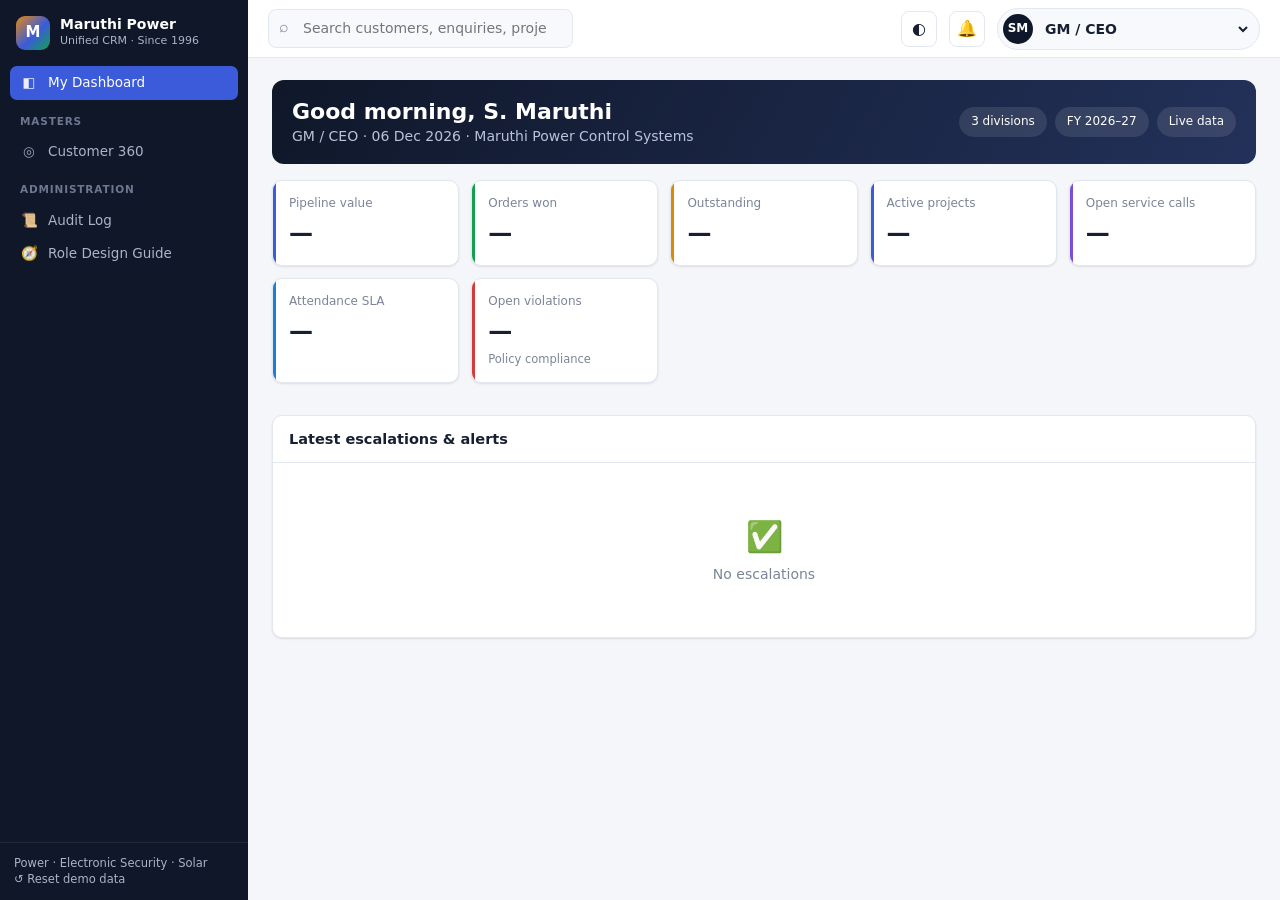
==== index.html @ d59ba2aa "Add CRM foundation: core runtime, design system, executive cockpit Shared store, roles, router, UI k" ====
<!doctype html>
<html lang="en">
<head>
  <meta charset="utf-8">
  <meta name="viewport" content="width=device-width, initial-scale=1">
  <title>MPCS Unified CRM</title>
  <meta name="description" content="Maruthi Power Control Systems — multi-role CRM for Sales, Electronic Security, Solar and Service divisions.">
  <link rel="stylesheet" href="assets/css/app.css">
</head>
<body>
  <noscript>This CRM needs JavaScript enabled.</noscript>
  <script src="assets/js/core.js"></script>
  <script src="assets/js/modules/sales.js"></script>
  <script src="assets/js/modules/projects.js"></script>
  <script src="assets/js/modules/service.js"></script>
  <script src="assets/js/modules/executive.js"></script>
</body>
</html>
---- assets/css/app.css ----
/* Maruthi Power Control Systems — Unified CRM design system */
:root {
  --bg: #f4f6fa;
  --surface: #ffffff;
  --surface-2: #f8f9fc;
  --surface-3: #eef1f6;
  --border: #e3e7ef;
  --border-strong: #cfd5e1;
  --text: #172033;
  --text-2: #4a5468;
  --text-3: #7b8498;
  --brand: #3b5bdb;
  --brand-2: #2f4ac0;
  --brand-soft: #e8edff;
  --side-bg: #0f1729;
  --side-bg-2: #172238;
  --side-text: #aab4c8;
  --side-active: #ffffff;

  --ok: #12a150;      --ok-soft: #e3f6ea;
  --warn: #d98a06;    --warn-soft: #fdf2dc;
  --bad: #d63b3b;     --bad-soft: #fde7e7;
  --info: #1a7fd6;    --info-soft: #e2f0fc;
  --muted: #6b7489;   --muted-soft: #eef0f4;
  --violet: #7c4ddb;  --violet-soft: #efe8fd;

  /* Divisions */
  --div-power: #e8890c;
  --div-security: #3b5bdb;
  --div-solar: #12a150;

  --chart-1: #3b5bdb; --chart-2: #12a150; --chart-3: #e8890c;
  --chart-4: #7c4ddb; --chart-5: #d63b3b; --chart-6: #1aa3b8;

  --radius: 10px;
  --radius-sm: 6px;
  --shadow: 0 1px 2px rgba(16,24,40,.05), 0 1px 3px rgba(16,24,40,.06);
  --shadow-lg: 0 12px 32px rgba(16,24,40,.18);
  --font: "Inter", system-ui, -apple-system, "Segoe UI", Roboto, sans-serif;
  --mono: ui-monospace, "SF Mono", Menlo, Consolas, monospace;
  color-scheme: light;
}
@media (prefers-color-scheme: dark) {
  :root:not([data-theme="light"]) {
    --bg: #0d1220; --surface: #151c2e; --surface-2: #1a2236; --surface-3: #212b42;
    --border: #273250; --border-strong: #34426a; --text: #e6eaf3; --text-2: #b4bdd0; --text-3: #8590a8;
    --brand: #6b8afd; --brand-2: #8aa3ff; --brand-soft: #1e2a4d;
    --side-bg: #090d18; --side-bg-2: #121a2c;
    --ok-soft: #10301f; --warn-soft: #36290c; --bad-soft: #3a1717; --info-soft: #0f2a40; --muted-soft: #222a3c; --violet-soft: #2a1f47;
    --shadow: 0 1px 2px rgba(0,0,0,.4); color-scheme: dark;
  }
}
:root[data-theme="dark"] {
  --bg: #0d1220; --surface: #151c2e; --surface-2: #1a2236; --surface-3: #212b42;
  --border: #273250; --border-strong: #34426a; --text: #e6eaf3; --text-2: #b4bdd0; --text-3: #8590a8;
  --brand: #6b8afd; --brand-2: #8aa3ff; --brand-soft: #1e2a4d;
  --side-bg: #090d18; --side-bg-2: #121a2c;
  --ok-soft: #10301f; --warn-soft: #36290c; --bad-soft: #3a1717; --info-soft: #0f2a40; --muted-soft: #222a3c; --violet-soft: #2a1f47;
  --shadow: 0 1px 2px rgba(0,0,0,.4); color-scheme: dark;
}

* { box-sizing: border-box; }
html, body { margin: 0; height: 100%; }
body { font: 14px/1.45 var(--font); background: var(--bg); color: var(--text); -webkit-font-smoothing: antialiased; }
a { color: var(--brand); text-decoration: none; }
button, input, select, textarea { font: inherit; color: inherit; }
h1, h2, h3, h4 { margin: 0; line-height: 1.25; }
h1 { font-size: 22px; font-weight: 700; }
h2 { font-size: 17px; font-weight: 650; }
h3 { font-size: 14.5px; font-weight: 650; }
.mono { font-family: var(--mono); font-size: 12.5px; }
.muted { color: var(--text-3); }
.small { font-size: 12px; }
.nowrap { white-space: nowrap; }
.right { text-align: right; }
.hidden { display: none !important; }

/* ---------- App shell ---------- */
.app { display: grid; grid-template-columns: 248px 1fr; height: 100vh; }
.sidebar { background: var(--side-bg); color: var(--side-text); display: flex; flex-direction: column; overflow: hidden; }
.brand { display: flex; gap: 10px; align-items: center; padding: 16px 16px 12px; color: #fff; }
.brand-logo { width: 34px; height: 34px; border-radius: 9px; background: linear-gradient(135deg, var(--div-power), var(--div-security) 55%, var(--div-solar)); display: grid; place-items: center; font-weight: 800; font-size: 15px; color: #fff; }
.brand-name { font-weight: 700; font-size: 14px; line-height: 1.1; }
.brand-sub { font-size: 11px; color: var(--side-text); }
.nav { overflow-y: auto; padding: 4px 10px 16px; flex: 1; }
.nav-section { font-size: 10.5px; letter-spacing: .08em; text-transform: uppercase; color: #6c7790; padding: 14px 10px 6px; font-weight: 600; }
.nav a { display: flex; align-items: center; gap: 10px; padding: 7px 10px; border-radius: 7px; color: var(--side-text); font-size: 13.5px; }
.nav a:hover { background: var(--side-bg-2); color: #fff; }
.nav a.active { background: var(--brand); color: var(--side-active); }
.nav a .ico { width: 18px; text-align: center; opacity: .9; }
.nav a .count { margin-left: auto; font-size: 11px; background: rgba(255,255,255,.12); padding: 0 7px; border-radius: 10px; }
.side-foot { padding: 12px 14px; border-top: 1px solid rgba(255,255,255,.07); font-size: 11.5px; }

.main { display: flex; flex-direction: column; min-width: 0; overflow: hidden; }
.topbar { height: 58px; display: flex; align-items: center; gap: 12px; padding: 0 20px; background: var(--surface); border-bottom: 1px solid var(--border); flex-shrink: 0; }
.topbar .menu-btn { display: none; }
.search { flex: 1; max-width: 420px; position: relative; }
.search input { width: 100%; padding: 8px 12px 8px 34px; border: 1px solid var(--border); border-radius: 8px; background: var(--surface-2); }
.search::before { content: "⌕"; position: absolute; left: 11px; top: 6px; color: var(--text-3); font-size: 16px; }
.search-results { position: absolute; top: 40px; left: 0; right: 0; background: var(--surface); border: 1px solid var(--border); border-radius: 10px; box-shadow: var(--shadow-lg); z-index: 50; max-height: 380px; overflow: auto; }
.search-results a { display: block; padding: 8px 12px; color: var(--text); border-bottom: 1px solid var(--border); }
.search-results a:hover { background: var(--surface-2); }
.top-spacer { flex: 1; }
.role-switch { display: flex; align-items: center; gap: 8px; padding: 5px 8px 5px 5px; border: 1px solid var(--border); border-radius: 30px; background: var(--surface-2); cursor: pointer; }
.role-switch select { border: 0; background: transparent; font-weight: 600; max-width: 210px; cursor: pointer; }
.avatar { width: 30px; height: 30px; border-radius: 50%; display: grid; place-items: center; font-weight: 700; font-size: 12px; color: #fff; background: var(--brand); flex-shrink: 0; }
.icon-btn { position: relative; width: 36px; height: 36px; border-radius: 8px; border: 1px solid var(--border); background: var(--surface); display: grid; place-items: center; cursor: pointer; font-size: 16px; }
.icon-btn:hover { background: var(--surface-2); }
.icon-btn .dot { position: absolute; top: -4px; right: -4px; min-width: 17px; height: 17px; border-radius: 9px; background: var(--bad); color: #fff; font-size: 10px; display: grid; place-items: center; padding: 0 4px; font-weight: 700; }

.content { flex: 1; overflow-y: auto; padding: 22px 24px 48px; }
.page-head { display: flex; align-items: flex-end; justify-content: space-between; gap: 16px; margin-bottom: 18px; flex-wrap: wrap; }
.page-head .sub { color: var(--text-3); margin-top: 4px; }
.page-actions { display: flex; gap: 8px; flex-wrap: wrap; }
.crumbs { font-size: 12px; color: var(--text-3); margin-bottom: 4px; }

/* ---------- Building blocks ---------- */
.card { background: var(--surface); border: 1px solid var(--border); border-radius: var(--radius); box-shadow: var(--shadow); }
.card-head { display: flex; align-items: center; justify-content: space-between; gap: 10px; padding: 14px 16px; border-bottom: 1px solid var(--border); }
.card-body { padding: 16px; }
.card-body.flush { padding: 0; }
.grid { display: grid; gap: 16px; }
.g2 { grid-template-columns: repeat(2, minmax(0,1fr)); }
.g3 { grid-template-columns: repeat(3, minmax(0,1fr)); }
.g4 { grid-template-columns: repeat(4, minmax(0,1fr)); }
.span2 { grid-column: span 2; }
.stack { display: flex; flex-direction: column; gap: 16px; }
.row { display: flex; gap: 8px; align-items: center; flex-wrap: wrap; }
.mt { margin-top: 16px; }

.kpis { display: grid; grid-template-columns: repeat(auto-fit, minmax(170px, 1fr)); gap: 12px; margin-bottom: 16px; }
.kpi { background: var(--surface); border: 1px solid var(--border); border-radius: var(--radius); padding: 14px 16px; box-shadow: var(--shadow); position: relative; overflow: hidden; }
.kpi::before { content: ""; position: absolute; left: 0; top: 0; bottom: 0; width: 3px; background: var(--kpi-c, var(--brand)); }
.kpi .lbl { font-size: 12px; color: var(--text-3); font-weight: 500; }
.kpi .val { font-size: 24px; font-weight: 700; margin-top: 4px; letter-spacing: -.01em; }
.kpi .meta { font-size: 11.5px; color: var(--text-3); margin-top: 2px; }
.kpi .meta.up { color: var(--ok); } .kpi .meta.down { color: var(--bad); }
.kpi.clickable { cursor: pointer; } .kpi.clickable:hover { border-color: var(--brand); }

.btn { display: inline-flex; align-items: center; gap: 6px; padding: 7px 13px; border-radius: 7px; border: 1px solid var(--border-strong); background: var(--surface); cursor: pointer; font-weight: 550; font-size: 13px; white-space: nowrap; }
.btn:hover { background: var(--surface-2); }
.btn.primary { background: var(--brand); border-color: var(--brand); color: #fff; }
.btn.primary:hover { background: var(--brand-2); }
.btn.ok { background: var(--ok); border-color: var(--ok); color: #fff; }
.btn.danger { background: var(--bad); border-color: var(--bad); color: #fff; }
.btn.ghost { border-color: transparent; background: transparent; }
.btn.sm { padding: 4px 9px; font-size: 12px; }
.btn:disabled { opacity: .5; cursor: not-allowed; }

.badge { display: inline-flex; align-items: center; gap: 4px; padding: 2px 8px; border-radius: 20px; font-size: 11.5px; font-weight: 600; background: var(--muted-soft); color: var(--muted); white-space: nowrap; }
.badge.ok { background: var(--ok-soft); color: var(--ok); }
.badge.warn { background: var(--warn-soft); color: var(--warn); }
.badge.bad { background: var(--bad-soft); color: var(--bad); }
.badge.info { background: var(--info-soft); color: var(--info); }
.badge.brand { background: var(--brand-soft); color: var(--brand); }
.badge.violet { background: var(--violet-soft); color: var(--violet); }
.div-tag { display: inline-flex; align-items: center; gap: 5px; font-size: 12px; font-weight: 600; }
.div-tag::before { content: ""; width: 8px; height: 8px; border-radius: 50%; background: var(--c); }

/* Tables */
.table-wrap { overflow-x: auto; }
table.tbl { width: 100%; border-collapse: collapse; font-size: 13px; }
.tbl th { text-align: left; font-weight: 600; font-size: 11.5px; text-transform: uppercase; letter-spacing: .04em; color: var(--text-3); padding: 9px 12px; background: var(--surface-2); border-bottom: 1px solid var(--border); white-space: nowrap; position: sticky; top: 0; cursor: pointer; user-select: none; }
.tbl td { padding: 9px 12px; border-bottom: 1px solid var(--border); vertical-align: middle; }
.tbl tbody tr:hover { background: var(--surface-2); }
.tbl tbody tr.clickable { cursor: pointer; }
.tbl tfoot td { font-weight: 700; background: var(--surface-2); }
.tbl-foot { display: flex; justify-content: space-between; align-items: center; padding: 8px 12px; font-size: 12px; color: var(--text-3); }

/* Filters / forms */
.filters { display: flex; gap: 8px; flex-wrap: wrap; align-items: center; padding: 12px 16px; border-bottom: 1px solid var(--border); }
.filters input, .filters select { padding: 6px 10px; border: 1px solid var(--border); border-radius: 7px; background: var(--surface); font-size: 13px; }
.form { display: grid; grid-template-columns: repeat(2, minmax(0, 1fr)); gap: 12px 16px; }
.form .full { grid-column: 1 / -1; }
.field label { display: block; font-size: 12px; font-weight: 600; color: var(--text-2); margin-bottom: 4px; }
.field label .req { color: var(--bad); }
.field input, .field select, .field textarea { width: 100%; padding: 8px 10px; border: 1px solid var(--border-strong); border-radius: 7px; background: var(--surface); }
.field textarea { min-height: 70px; resize: vertical; }
.field input:focus, .field select:focus, .field textarea:focus { outline: 2px solid var(--brand-soft); border-color: var(--brand); }
.field .hint { font-size: 11.5px; color: var(--text-3); margin-top: 3px; }
.field.invalid input, .field.invalid select, .field.invalid textarea { border-color: var(--bad); }
.field input[readonly] { background: var(--surface-3); color: var(--text-2); }
.check-row { display: flex; align-items: center; gap: 8px; }

/* Modal / drawer */
.overlay { position: fixed; inset: 0; background: rgba(10,15,30,.45); z-index: 100; display: flex; justify-content: center; align-items: flex-start; padding: 5vh 16px; overflow-y: auto; animation: fade .12s ease; }
.modal { background: var(--surface); border-radius: 12px; box-shadow: var(--shadow-lg); width: 100%; max-width: 720px; display: flex; flex-direction: column; }
.modal.wide { max-width: 1040px; }
.modal-head { padding: 16px 20px; border-bottom: 1px solid var(--border); display: flex; justify-content: space-between; align-items: center; gap: 12px; }
.modal-body { padding: 18px 20px; }
.modal-foot { padding: 12px 20px; border-top: 1px solid var(--border); display: flex; justify-content: flex-end; gap: 8px; background: var(--surface-2); border-radius: 0 0 12px 12px; }
.drawer-overlay { position: fixed; inset: 0; background: rgba(10,15,30,.35); z-index: 90; animation: fade .12s; }
.drawer { position: fixed; top: 0; right: 0; bottom: 0; width: min(560px, 100vw); background: var(--surface); z-index: 95; box-shadow: var(--shadow-lg); display: flex; flex-direction: column; animation: slide .18s ease; }
.drawer .modal-body { overflow-y: auto; flex: 1; }
@keyframes fade { from { opacity: 0; } }
@keyframes slide { from { transform: translateX(40px); opacity: 0; } }

/* Toasts */
.toasts { position: fixed; bottom: 18px; right: 18px; z-index: 200; display: flex; flex-direction: column; gap: 8px; }
.toast { background: var(--text); color: var(--surface); padding: 10px 14px; border-radius: 8px; box-shadow: var(--shadow-lg); font-size: 13px; max-width: 360px; animation: slide .2s; border-left: 4px solid var(--brand); }
.toast.ok { border-left-color: var(--ok); } .toast.bad { border-left-color: var(--bad); } .toast.warn { border-left-color: var(--warn); }

/* Tabs */
.tabs { display: flex; gap: 2px; border-bottom: 1px solid var(--border); margin-bottom: 16px; overflow-x: auto; }
.tabs button { background: none; border: 0; padding: 9px 14px; cursor: pointer; color: var(--text-3); font-weight: 600; border-bottom: 2px solid transparent; white-space: nowrap; }
.tabs button.active { color: var(--brand); border-bottom-color: var(--brand); }

/* Kanban */
.kanban { display: grid; grid-auto-flow: column; grid-auto-columns: minmax(230px, 1fr); gap: 12px; overflow-x: auto; padding-bottom: 8px; }
.kcol { background: var(--surface-3); border-radius: var(--radius); padding: 10px; min-height: 200px; display: flex; flex-direction: column; gap: 8px; }
.kcol.drop { outline: 2px dashed var(--brand); }
.kcol-head { display: flex; justify-content: space-between; align-items: center; font-weight: 650; font-size: 12.5px; padding: 2px 4px 6px; }
.kcol-head .sum { font-weight: 500; color: var(--text-3); font-size: 11.5px; }
.kcard { background: var(--surface); border: 1px solid var(--border); border-radius: 8px; padding: 10px; cursor: grab; box-shadow: var(--shadow); font-size: 12.5px; }
.kcard:hover { border-color: var(--brand); }
.kcard .t { font-weight: 600; margin-bottom: 4px; }

/* Stepper */
.stepper { display: flex; gap: 0; overflow-x: auto; padding: 4px 0 8px; }
.step { flex: 1; min-width: 92px; text-align: center; position: relative; font-size: 11.5px; color: var(--text-3); }
.step::before { content: ""; position: absolute; top: 12px; left: -50%; right: 50%; height: 2px; background: var(--border-strong); z-index: 0; }
.step:first-child::before { display: none; }
.step .dot { width: 26px; height: 26px; border-radius: 50%; margin: 0 auto 6px; display: grid; place-items: center; background: var(--surface-3); border: 2px solid var(--border-strong); position: relative; z-index: 1; font-weight: 700; font-size: 11px; }
.step.done { color: var(--text-2); } .step.done .dot { background: var(--ok); border-color: var(--ok); color: #fff; }
.step.done::before, .step.current::before { background: var(--ok); }
.step.current { color: var(--brand); font-weight: 650; } .step.current .dot { background: var(--brand); border-color: var(--brand); color: #fff; box-shadow: 0 0 0 4px var(--brand-soft); }
.step.blocked .dot { background: var(--bad); border-color: var(--bad); color: #fff; }

/* Checklist */
.checklist { display: flex; flex-direction: column; gap: 2px; }
.checklist label { display: flex; gap: 10px; align-items: flex-start; padding: 7px 8px; border-radius: 6px; cursor: pointer; }
.checklist label:hover { background: var(--surface-2); }
.checklist input { margin-top: 2px; accent-color: var(--ok); width: 16px; height: 16px; }
.checklist .done span { color: var(--text-3); text-decoration: line-through; }
.progress { height: 7px; background: var(--surface-3); border-radius: 5px; overflow: hidden; }
.progress > i { display: block; height: 100%; background: var(--pc, var(--brand)); border-radius: 5px; }

/* Timeline */
.timeline { display: flex; flex-direction: column; gap: 0; }
.tl-item { display: grid; grid-template-columns: 14px 1fr; gap: 10px; padding-bottom: 14px; position: relative; }
.tl-item::before { content: ""; position: absolute; left: 6px; top: 14px; bottom: 0; width: 2px; background: var(--border); }
.tl-item:last-child::before { display: none; }
.tl-dot { width: 14px; height: 14px; border-radius: 50%; background: var(--brand); border: 3px solid var(--brand-soft); margin-top: 2px; }
.tl-item .when { font-size: 11.5px; color: var(--text-3); }

/* Detail list */
.dl { display: grid; grid-template-columns: repeat(2, minmax(0,1fr)); gap: 10px 20px; }
.dl > div { min-width: 0; }
.dl dt { font-size: 11.5px; color: var(--text-3); font-weight: 500; }
.dl dd { margin: 2px 0 0; font-weight: 550; overflow-wrap: anywhere; }

/* Charts */
.chart { width: 100%; }
.chart svg { width: 100%; height: auto; display: block; overflow: visible; }
.chart text { fill: var(--text-3); font-size: 11px; font-family: var(--font); }
.legend { display: flex; gap: 14px; flex-wrap: wrap; font-size: 12px; color: var(--text-2); margin-top: 8px; }
.legend i { display: inline-block; width: 10px; height: 10px; border-radius: 3px; margin-right: 5px; vertical-align: -1px; }
.hbar { display: grid; grid-template-columns: minmax(90px, 160px) 1fr auto; gap: 8px 10px; align-items: center; font-size: 12.5px; }
.hbar .bar { height: 10px; background: var(--surface-3); border-radius: 5px; overflow: hidden; display: flex; }
.hbar .bar i { display: block; height: 100%; }

/* Alerts / callouts */
.callout { padding: 10px 14px; border-radius: 8px; background: var(--info-soft); color: var(--text); border-left: 3px solid var(--info); font-size: 13px; }
.callout.warn { background: var(--warn-soft); border-left-color: var(--warn); }
.callout.bad { background: var(--bad-soft); border-left-color: var(--bad); }
.callout.ok { background: var(--ok-soft); border-left-color: var(--ok); }
.empty { text-align: center; padding: 36px 16px; color: var(--text-3); }
.empty .big { font-size: 30px; margin-bottom: 6px; }

/* Notifications panel */
.notif-panel { position: absolute; top: 46px; right: 0; width: 380px; max-height: 480px; overflow-y: auto; background: var(--surface); border: 1px solid var(--border); border-radius: 12px; box-shadow: var(--shadow-lg); z-index: 60; }
.notif { padding: 10px 14px; border-bottom: 1px solid var(--border); font-size: 13px; cursor: pointer; }
.notif:hover { background: var(--surface-2); }
.notif.unread { background: var(--brand-soft); }
.notif .when { font-size: 11px; color: var(--text-3); }

/* Role home hero */
.hero { display: flex; justify-content: space-between; align-items: center; gap: 16px; padding: 18px 20px; border-radius: 12px; background: linear-gradient(120deg, var(--side-bg), #23315a); color: #fff; margin-bottom: 16px; flex-wrap: wrap; }
.hero .sub { color: #b9c3dc; }
.hero .chips { display: flex; gap: 8px; flex-wrap: wrap; }
.hero .chip { background: rgba(255,255,255,.1); padding: 6px 12px; border-radius: 20px; font-size: 12px; }

/* Mobile field view */
.phone { max-width: 400px; margin: 0 auto; border: 10px solid #111827; border-radius: 34px; overflow: hidden; background: var(--bg); box-shadow: var(--shadow-lg); }
.phone-screen { min-height: 640px; }

/* Responsive */
@media (max-width: 1100px) { .g4 { grid-template-columns: repeat(2, minmax(0,1fr)); } .g3 { grid-template-columns: repeat(2, minmax(0,1fr)); } }
@media (max-width: 860px) {
  .app { grid-template-columns: 1fr; }
  .sidebar { position: fixed; inset: 0 auto 0 0; width: 260px; z-index: 80; transform: translateX(-100%); transition: transform .2s; }
  .app.nav-open .sidebar { transform: none; }
  .topbar .menu-btn { display: grid; }
  .topbar { padding: 0 12px; }
  .search { display: none; }
  .content { padding: 16px 16px 40px; }
  .g2, .g3, .g4 { grid-template-columns: 1fr; }
  .span2 { grid-column: auto; }
  .form, .dl { grid-template-columns: 1fr; }
  .role-switch select { max-width: 140px; }
  .notif-panel { position: fixed; top: 60px; left: 8px; right: 8px; width: auto; }
}
@media print { .sidebar, .topbar, .page-actions { display: none !important; } .app { display: block; } .content { overflow: visible; } }
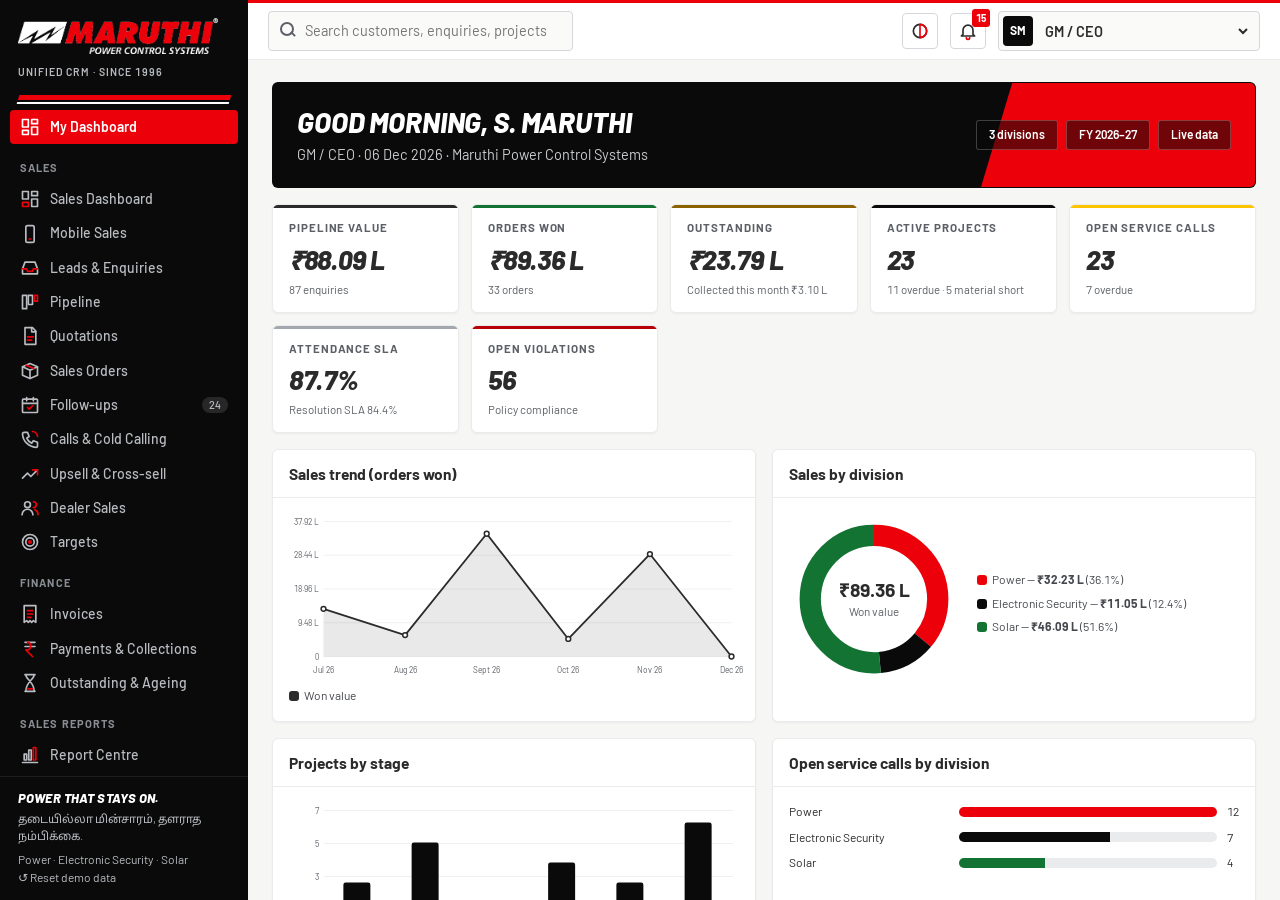
==== commit dc881fdf: "Apply Maruthi Brand Book v1.0 across the CRM Master logo files (reversed in sidebar, compact on mobi" ====
--- a/index.html
+++ b/index.html
@@ -3,8 +3,11 @@
 <head>
   <meta charset="utf-8">
   <meta name="viewport" content="width=device-width, initial-scale=1">
-  <title>MPCS Unified CRM</title>
+  <title>Maruthi CRM</title>
   <meta name="description" content="Maruthi Power Control Systems — multi-role CRM for Sales, Electronic Security, Solar and Service divisions.">
+  <link rel="icon" type="image/png" href="assets/brand/symbol.png">
+  <meta name="theme-color" content="#0A0A0A">
+  <link rel="stylesheet" href="assets/fonts/fonts.css">
   <link rel="stylesheet" href="assets/css/app.css">
 </head>
 <body>
--- a/assets/fonts/fonts.css
+++ b/assets/fonts/fonts.css
@@ -0,0 +1,140 @@
+/* Barlow + Noto Sans Tamil (SIL OFL), bundled locally so the CRM keeps brand type offline. */
+@font-face {
+  font-family: 'Barlow';
+  font-style: italic;
+  font-weight: 700;
+  font-display: swap;
+  src: url(Barlow-700i-latin-ext.woff2) format('woff2');
+  unicode-range: U+0100-02BA, U+02BD-02C5, U+02C7-02CC, U+02CE-02D7, U+02DD-02FF, U+0304, U+0308, U+0329, U+1D00-1DBF, U+1E00-1E9F, U+1EF2-1EFF, U+2020, U+20A0-20AB, U+20AD-20C4, U+2113, U+2C60-2C7F, U+A720-A7FF;
+}
+@font-face {
+  font-family: 'Barlow';
+  font-style: italic;
+  font-weight: 700;
+  font-display: swap;
+  src: url(Barlow-700i-latin.woff2) format('woff2');
+  unicode-range: U+0000-00FF, U+0131, U+0152-0153, U+02BB-02BC, U+02C6, U+02DA, U+02DC, U+0304, U+0308, U+0329, U+2000-206F, U+20AC, U+2122, U+2191, U+2193, U+2212, U+2215, U+FEFF, U+FFFD;
+}
+@font-face {
+  font-family: 'Barlow';
+  font-style: italic;
+  font-weight: 800;
+  font-display: swap;
+  src: url(Barlow-800i-latin-ext.woff2) format('woff2');
+  unicode-range: U+0100-02BA, U+02BD-02C5, U+02C7-02CC, U+02CE-02D7, U+02DD-02FF, U+0304, U+0308, U+0329, U+1D00-1DBF, U+1E00-1E9F, U+1EF2-1EFF, U+2020, U+20A0-20AB, U+20AD-20C4, U+2113, U+2C60-2C7F, U+A720-A7FF;
+}
+@font-face {
+  font-family: 'Barlow';
+  font-style: italic;
+  font-weight: 800;
+  font-display: swap;
+  src: url(Barlow-800i-latin.woff2) format('woff2');
+  unicode-range: U+0000-00FF, U+0131, U+0152-0153, U+02BB-02BC, U+02C6, U+02DA, U+02DC, U+0304, U+0308, U+0329, U+2000-206F, U+20AC, U+2122, U+2191, U+2193, U+2212, U+2215, U+FEFF, U+FFFD;
+}
+@font-face {
+  font-family: 'Barlow';
+  font-style: normal;
+  font-weight: 400;
+  font-display: swap;
+  src: url(Barlow-400-latin-ext.woff2) format('woff2');
+  unicode-range: U+0100-02BA, U+02BD-02C5, U+02C7-02CC, U+02CE-02D7, U+02DD-02FF, U+0304, U+0308, U+0329, U+1D00-1DBF, U+1E00-1E9F, U+1EF2-1EFF, U+2020, U+20A0-20AB, U+20AD-20C4, U+2113, U+2C60-2C7F, U+A720-A7FF;
+}
+@font-face {
+  font-family: 'Barlow';
+  font-style: normal;
+  font-weight: 400;
+  font-display: swap;
+  src: url(Barlow-400-latin.woff2) format('woff2');
+  unicode-range: U+0000-00FF, U+0131, U+0152-0153, U+02BB-02BC, U+02C6, U+02DA, U+02DC, U+0304, U+0308, U+0329, U+2000-206F, U+20AC, U+2122, U+2191, U+2193, U+2212, U+2215, U+FEFF, U+FFFD;
+}
+@font-face {
+  font-family: 'Barlow';
+  font-style: normal;
+  font-weight: 500;
+  font-display: swap;
+  src: url(Barlow-500-latin-ext.woff2) format('woff2');
+  unicode-range: U+0100-02BA, U+02BD-02C5, U+02C7-02CC, U+02CE-02D7, U+02DD-02FF, U+0304, U+0308, U+0329, U+1D00-1DBF, U+1E00-1E9F, U+1EF2-1EFF, U+2020, U+20A0-20AB, U+20AD-20C4, U+2113, U+2C60-2C7F, U+A720-A7FF;
+}
+@font-face {
+  font-family: 'Barlow';
+  font-style: normal;
+  font-weight: 500;
+  font-display: swap;
+  src: url(Barlow-500-latin.woff2) format('woff2');
+  unicode-range: U+0000-00FF, U+0131, U+0152-0153, U+02BB-02BC, U+02C6, U+02DA, U+02DC, U+0304, U+0308, U+0329, U+2000-206F, U+20AC, U+2122, U+2191, U+2193, U+2212, U+2215, U+FEFF, U+FFFD;
+}
+@font-face {
+  font-family: 'Barlow';
+  font-style: normal;
+  font-weight: 600;
+  font-display: swap;
+  src: url(Barlow-600-latin-ext.woff2) format('woff2');
+  unicode-range: U+0100-02BA, U+02BD-02C5, U+02C7-02CC, U+02CE-02D7, U+02DD-02FF, U+0304, U+0308, U+0329, U+1D00-1DBF, U+1E00-1E9F, U+1EF2-1EFF, U+2020, U+20A0-20AB, U+20AD-20C4, U+2113, U+2C60-2C7F, U+A720-A7FF;
+}
+@font-face {
+  font-family: 'Barlow';
+  font-style: normal;
+  font-weight: 600;
+  font-display: swap;
+  src: url(Barlow-600-latin.woff2) format('woff2');
+  unicode-range: U+0000-00FF, U+0131, U+0152-0153, U+02BB-02BC, U+02C6, U+02DA, U+02DC, U+0304, U+0308, U+0329, U+2000-206F, U+20AC, U+2122, U+2191, U+2193, U+2212, U+2215, U+FEFF, U+FFFD;
+}
+@font-face {
+  font-family: 'Barlow';
+  font-style: normal;
+  font-weight: 700;
+  font-display: swap;
+  src: url(Barlow-700-latin-ext.woff2) format('woff2');
+  unicode-range: U+0100-02BA, U+02BD-02C5, U+02C7-02CC, U+02CE-02D7, U+02DD-02FF, U+0304, U+0308, U+0329, U+1D00-1DBF, U+1E00-1E9F, U+1EF2-1EFF, U+2020, U+20A0-20AB, U+20AD-20C4, U+2113, U+2C60-2C7F, U+A720-A7FF;
+}
+@font-face {
+  font-family: 'Barlow';
+  font-style: normal;
+  font-weight: 700;
+  font-display: swap;
+  src: url(Barlow-700-latin.woff2) format('woff2');
+  unicode-range: U+0000-00FF, U+0131, U+0152-0153, U+02BB-02BC, U+02C6, U+02DA, U+02DC, U+0304, U+0308, U+0329, U+2000-206F, U+20AC, U+2122, U+2191, U+2193, U+2212, U+2215, U+FEFF, U+FFFD;
+}
+@font-face {
+  font-family: 'Barlow';
+  font-style: normal;
+  font-weight: 800;
+  font-display: swap;
+  src: url(Barlow-800-latin-ext.woff2) format('woff2');
+  unicode-range: U+0100-02BA, U+02BD-02C5, U+02C7-02CC, U+02CE-02D7, U+02DD-02FF, U+0304, U+0308, U+0329, U+1D00-1DBF, U+1E00-1E9F, U+1EF2-1EFF, U+2020, U+20A0-20AB, U+20AD-20C4, U+2113, U+2C60-2C7F, U+A720-A7FF;
+}
+@font-face {
+  font-family: 'Barlow';
+  font-style: normal;
+  font-weight: 800;
+  font-display: swap;
+  src: url(Barlow-800-latin.woff2) format('woff2');
+  unicode-range: U+0000-00FF, U+0131, U+0152-0153, U+02BB-02BC, U+02C6, U+02DA, U+02DC, U+0304, U+0308, U+0329, U+2000-206F, U+20AC, U+2122, U+2191, U+2193, U+2212, U+2215, U+FEFF, U+FFFD;
+}
+@font-face {
+  font-family: 'Noto Sans Tamil';
+  font-style: normal;
+  font-weight: 400;
+  font-stretch: 100%;
+  font-display: swap;
+  src: url(NotoSansTamil-400-tamil.woff2) format('woff2');
+  unicode-range: U+0964-0965, U+0B82-0BFA, U+200C-200D, U+20B9, U+25CC;
+}
+@font-face {
+  font-family: 'Noto Sans Tamil';
+  font-style: normal;
+  font-weight: 700;
+  font-stretch: 100%;
+  font-display: swap;
+  src: url(NotoSansTamil-700-tamil.woff2) format('woff2');
+  unicode-range: U+0964-0965, U+0B82-0BFA, U+200C-200D, U+20B9, U+25CC;
+}
+@font-face {
+  font-family: 'Noto Sans Tamil';
+  font-style: normal;
+  font-weight: 800;
+  font-stretch: 100%;
+  font-display: swap;
+  src: url(NotoSansTamil-800-tamil.woff2) format('woff2');
+  unicode-range: U+0964-0965, U+0B82-0BFA, U+200C-200D, U+20B9, U+25CC;
+}
--- a/assets/css/app.css
+++ b/assets/css/app.css
@@ -1,73 +1,94 @@
 /* Maruthi Power Control Systems — Unified CRM design system */
+/* Brand tokens from the Maruthi Brand Book v1.0: Maruthi Red, Power Black, neutrals, Barlow type, 16.7° slant. */
 :root {
-  --bg: #f4f6fa;
+  /* Brand palette */
+  --maruthi-red: #EC000A;
+  --deep-red: #B80008;
+  --power-black: #0A0A0A;
+  --graphite: #2B2B2B;
+  --steel: #5C6066;
+  --alloy: #A3A8AE;
+  --mist: #E9EBED;
+  --paper: #F6F6F4;
+  --volt: #FFC400;
+  --signal-green: #137333;
+  --slant: 16.7deg;
+
+  --bg: var(--paper);
   --surface: #ffffff;
-  --surface-2: #f8f9fc;
-  --surface-3: #eef1f6;
-  --border: #e3e7ef;
-  --border-strong: #cfd5e1;
-  --text: #172033;
-  --text-2: #4a5468;
-  --text-3: #7b8498;
-  --brand: #3b5bdb;
-  --brand-2: #2f4ac0;
-  --brand-soft: #e8edff;
-  --side-bg: #0f1729;
-  --side-bg-2: #172238;
-  --side-text: #aab4c8;
+  --surface-2: #FAFAF9;
+  --surface-3: var(--mist);
+  --border: var(--mist);
+  --border-strong: #D4D7DB;
+  --text: var(--graphite);
+  --text-2: #45484D;
+  --text-3: var(--steel);
+  --brand: var(--maruthi-red);
+  --brand-2: var(--deep-red);
+  --brand-ink: var(--deep-red);      /* red text & links (AA on white) */
+  --brand-soft: #FDE8E9;
+  --side-bg: var(--power-black);
+  --side-bg-2: #1E1E1E;
+  --side-text: #B9BCC1;
   --side-active: #ffffff;
 
-  --ok: #12a150;      --ok-soft: #e3f6ea;
-  --warn: #d98a06;    --warn-soft: #fdf2dc;
-  --bad: #d63b3b;     --bad-soft: #fde7e7;
-  --info: #1a7fd6;    --info-soft: #e2f0fc;
-  --muted: #6b7489;   --muted-soft: #eef0f4;
-  --violet: #7c4ddb;  --violet-soft: #efe8fd;
+  --ok: var(--signal-green);  --ok-soft: #E4F1E8;
+  --warn: #8A6200;            --warn-soft: #FFF3C7;   /* Volt Yellow is never used as text */
+  --bad: var(--deep-red);     --bad-soft: #FCE6E7;
+  --info: var(--graphite);    --info-soft: var(--mist);
+  --muted: var(--steel);      --muted-soft: #F1F2F3;
+  --violet: var(--power-black); --violet-soft: #FFE9A3; /* "key" highlight: black on Volt tint */
 
   /* Divisions */
-  --div-power: #e8890c;
-  --div-security: #3b5bdb;
-  --div-solar: #12a150;
-
-  --chart-1: #3b5bdb; --chart-2: #12a150; --chart-3: #e8890c;
-  --chart-4: #7c4ddb; --chart-5: #d63b3b; --chart-6: #1aa3b8;
-
-  --radius: 10px;
-  --radius-sm: 6px;
-  --shadow: 0 1px 2px rgba(16,24,40,.05), 0 1px 3px rgba(16,24,40,.06);
-  --shadow-lg: 0 12px 32px rgba(16,24,40,.18);
-  --font: "Inter", system-ui, -apple-system, "Segoe UI", Roboto, sans-serif;
+  --div-power: var(--maruthi-red);
+  --div-security: var(--power-black);
+  --div-solar: var(--signal-green);
+
+  --chart-1: var(--graphite); --chart-2: var(--signal-green); --chart-3: var(--maruthi-red);
+  --chart-4: var(--volt); --chart-5: var(--alloy); --chart-6: var(--deep-red);
+
+  --radius: 6px;
+  --radius-sm: 4px;
+  --shadow: 0 1px 2px rgba(10,10,10,.05);
+  --shadow-lg: 0 14px 34px rgba(10,10,10,.22);
+  --font: "Barlow", "Noto Sans Tamil", Arial, system-ui, sans-serif;
+  --font-tamil: "Noto Sans Tamil", "Barlow", Arial, sans-serif;
   --mono: ui-monospace, "SF Mono", Menlo, Consolas, monospace;
   color-scheme: light;
 }
 @media (prefers-color-scheme: dark) {
   :root:not([data-theme="light"]) {
-    --bg: #0d1220; --surface: #151c2e; --surface-2: #1a2236; --surface-3: #212b42;
-    --border: #273250; --border-strong: #34426a; --text: #e6eaf3; --text-2: #b4bdd0; --text-3: #8590a8;
-    --brand: #6b8afd; --brand-2: #8aa3ff; --brand-soft: #1e2a4d;
-    --side-bg: #090d18; --side-bg-2: #121a2c;
-    --ok-soft: #10301f; --warn-soft: #36290c; --bad-soft: #3a1717; --info-soft: #0f2a40; --muted-soft: #222a3c; --violet-soft: #2a1f47;
-    --shadow: 0 1px 2px rgba(0,0,0,.4); color-scheme: dark;
+    --bg: #0A0A0A; --surface: #151515; --surface-2: #1B1B1B; --surface-3: #242424;
+    --border: #2A2A2A; --border-strong: #3A3A3A; --text: #F1F1EF; --text-2: #C9CBCE; --text-3: var(--alloy);
+    --brand-ink: #FF5A60; --brand-soft: #3A0E10; --side-bg: #000; --side-bg-2: #1A1A1A;
+    --ok: #4CB872; --ok-soft: #12301D; --warn: var(--volt); --warn-soft: #3A2E00; --bad: #FF5A60; --bad-soft: #3A1214;
+    --info: #E0E2E5; --info-soft: #2A2A2A; --muted: var(--alloy); --muted-soft: #222; --violet: var(--volt); --violet-soft: #3A2E00;
+    --div-security: #D4D7DB; --chart-1: #D4D7DB; --chart-2: #4CB872; --hero-bg: #1B1B1B; --hero-border: #2A2A2A;
+    --shadow: 0 1px 2px rgba(0,0,0,.5); color-scheme: dark;
   }
 }
 :root[data-theme="dark"] {
-  --bg: #0d1220; --surface: #151c2e; --surface-2: #1a2236; --surface-3: #212b42;
-  --border: #273250; --border-strong: #34426a; --text: #e6eaf3; --text-2: #b4bdd0; --text-3: #8590a8;
-  --brand: #6b8afd; --brand-2: #8aa3ff; --brand-soft: #1e2a4d;
-  --side-bg: #090d18; --side-bg-2: #121a2c;
-  --ok-soft: #10301f; --warn-soft: #36290c; --bad-soft: #3a1717; --info-soft: #0f2a40; --muted-soft: #222a3c; --violet-soft: #2a1f47;
-  --shadow: 0 1px 2px rgba(0,0,0,.4); color-scheme: dark;
+  --bg: #0A0A0A; --surface: #151515; --surface-2: #1B1B1B; --surface-3: #242424;
+  --border: #2A2A2A; --border-strong: #3A3A3A; --text: #F1F1EF; --text-2: #C9CBCE; --text-3: var(--alloy);
+  --brand-ink: #FF5A60; --brand-soft: #3A0E10; --side-bg: #000; --side-bg-2: #1A1A1A;
+  --ok: #4CB872; --ok-soft: #12301D; --warn: var(--volt); --warn-soft: #3A2E00; --bad: #FF5A60; --bad-soft: #3A1214;
+  --info: #E0E2E5; --info-soft: #2A2A2A; --muted: var(--alloy); --muted-soft: #222; --violet: var(--volt); --violet-soft: #3A2E00;
+  --div-security: #D4D7DB; --chart-1: #D4D7DB; --chart-2: #4CB872; --hero-bg: #1B1B1B; --hero-border: #2A2A2A;
+  --shadow: 0 1px 2px rgba(0,0,0,.5); color-scheme: dark;
 }
 
 * { box-sizing: border-box; }
 html, body { margin: 0; height: 100%; }
-body { font: 14px/1.45 var(--font); background: var(--bg); color: var(--text); -webkit-font-smoothing: antialiased; }
-a { color: var(--brand); text-decoration: none; }
+body { font: 14.5px/1.45 var(--font); font-variant-numeric: tabular-nums; background: var(--bg); color: var(--text); -webkit-font-smoothing: antialiased; }
+a { color: var(--brand-ink); text-decoration: none; }
+a:hover { text-decoration: underline; }
 button, input, select, textarea { font: inherit; color: inherit; }
 h1, h2, h3, h4 { margin: 0; line-height: 1.25; }
-h1 { font-size: 22px; font-weight: 700; }
-h2 { font-size: 17px; font-weight: 650; }
-h3 { font-size: 14.5px; font-weight: 650; }
+h1 { font-size: 26px; font-weight: 800; font-style: italic; text-transform: uppercase; letter-spacing: -.005em; color: var(--text); }
+.display { font-weight: 800; font-style: italic; text-transform: uppercase; }
+:lang(ta), .ta { font-family: var(--font-tamil); font-style: normal; }
+h2 { font-size: 18px; font-weight: 700; }
+h3 { font-size: 15px; font-weight: 700; }
 .mono { font-family: var(--mono); font-size: 12.5px; }
 .muted { color: var(--text-3); }
 .small { font-size: 12px; }
@@ -78,44 +99,56 @@
 /* ---------- App shell ---------- */
 .app { display: grid; grid-template-columns: 248px 1fr; height: 100vh; }
 .sidebar { background: var(--side-bg); color: var(--side-text); display: flex; flex-direction: column; overflow: hidden; }
-.brand { display: flex; gap: 10px; align-items: center; padding: 16px 16px 12px; color: #fff; }
-.brand-logo { width: 34px; height: 34px; border-radius: 9px; background: linear-gradient(135deg, var(--div-power), var(--div-security) 55%, var(--div-solar)); display: grid; place-items: center; font-weight: 800; font-size: 15px; color: #fff; }
-.brand-name { font-weight: 700; font-size: 14px; line-height: 1.1; }
-.brand-sub { font-size: 11px; color: var(--side-text); }
+.brand { display: block; padding: 18px 18px 6px; color: #fff; }
+.brand img { display: block; width: 200px; max-width: 100%; height: auto; } /* full logo ≥180px per brand book */
+.brand-sub { font-size: 10.5px; color: var(--side-text); margin-top: 10px; text-transform: uppercase; letter-spacing: .1em; font-weight: 600; }
+.speed-bands { height: 9px; margin: 10px 18px 2px; background: linear-gradient(var(--maruthi-red) 0 5px, transparent 5px 7px, #fff 7px 9px); transform: skewX(calc(-1 * var(--slant))); }
 .nav { overflow-y: auto; padding: 4px 10px 16px; flex: 1; }
-.nav-section { font-size: 10.5px; letter-spacing: .08em; text-transform: uppercase; color: #6c7790; padding: 14px 10px 6px; font-weight: 600; }
-.nav a { display: flex; align-items: center; gap: 10px; padding: 7px 10px; border-radius: 7px; color: var(--side-text); font-size: 13.5px; }
+.nav-section { font-size: 11px; letter-spacing: .1em; text-transform: uppercase; color: #8A8E94; padding: 16px 10px 6px; font-weight: 700; }
+.nav a { display: flex; align-items: center; gap: 10px; padding: 7px 10px; border-radius: 4px; color: var(--side-text); font-size: 14px; font-weight: 500; position: relative; }
+.nav a:hover { text-decoration: none; }
 .nav a:hover { background: var(--side-bg-2); color: #fff; }
-.nav a.active { background: var(--brand); color: var(--side-active); }
-.nav a .ico { width: 18px; text-align: center; opacity: .9; }
+.nav a.active { background: var(--maruthi-red); color: var(--side-active); font-weight: 600; }
+.nav a .ico { width: 20px; height: 20px; display: grid; place-items: center; flex-shrink: 0; }
+.ico svg { width: 20px; height: 20px; fill: none; stroke: currentColor; stroke-width: 2; stroke-linecap: round; stroke-linejoin: round; }
+.ico svg .acc { stroke: var(--maruthi-red); }
+.nav a.active .ico svg .acc { stroke: #fff; }
 .nav a .count { margin-left: auto; font-size: 11px; background: rgba(255,255,255,.12); padding: 0 7px; border-radius: 10px; }
-.side-foot { padding: 12px 14px; border-top: 1px solid rgba(255,255,255,.07); font-size: 11.5px; }
+.side-foot { padding: 12px 18px 14px; border-top: 1px solid rgba(255,255,255,.08); font-size: 12px; color: var(--side-text); }
+.side-foot .tagline { color: #fff; font-weight: 800; font-style: italic; text-transform: uppercase; font-size: 13px; letter-spacing: .01em; }
+.side-foot .tagline-ta { font-family: var(--font-tamil); font-size: 11.5px; color: var(--side-text); margin: 2px 0 8px; }
 
 .main { display: flex; flex-direction: column; min-width: 0; overflow: hidden; }
-.topbar { height: 58px; display: flex; align-items: center; gap: 12px; padding: 0 20px; background: var(--surface); border-bottom: 1px solid var(--border); flex-shrink: 0; }
+.topbar { height: 60px; border-top: 3px solid var(--maruthi-red); display: flex; align-items: center; gap: 12px; padding: 0 20px; background: var(--surface); border-bottom: 1px solid var(--border); flex-shrink: 0; }
 .topbar .menu-btn { display: none; }
+.top-logo { display: none; height: 22px; width: auto; } /* compact logo ≥90px wide on small screens */
+:root[data-theme="dark"] .top-logo { filter: none; }
 .search { flex: 1; max-width: 420px; position: relative; }
-.search input { width: 100%; padding: 8px 12px 8px 34px; border: 1px solid var(--border); border-radius: 8px; background: var(--surface-2); }
-.search::before { content: "⌕"; position: absolute; left: 11px; top: 6px; color: var(--text-3); font-size: 16px; }
+.search input { width: 100%; padding: 8px 12px 8px 36px; border: 1px solid var(--border-strong); border-radius: 4px; background: var(--surface-2); }
+.search input:focus { outline: 2px solid var(--maruthi-red); outline-offset: -1px; }
+.search::before { content: ""; position: absolute; left: 12px; top: 11px; width: 10px; height: 10px; border: 2px solid var(--text-3); border-radius: 50%; }
+.search::after { content: ""; position: absolute; left: 22px; top: 22px; width: 6px; height: 2px; background: var(--text-3); transform: rotate(45deg); }
 .search-results { position: absolute; top: 40px; left: 0; right: 0; background: var(--surface); border: 1px solid var(--border); border-radius: 10px; box-shadow: var(--shadow-lg); z-index: 50; max-height: 380px; overflow: auto; }
 .search-results a { display: block; padding: 8px 12px; color: var(--text); border-bottom: 1px solid var(--border); }
 .search-results a:hover { background: var(--surface-2); }
 .top-spacer { flex: 1; }
-.role-switch { display: flex; align-items: center; gap: 8px; padding: 5px 8px 5px 5px; border: 1px solid var(--border); border-radius: 30px; background: var(--surface-2); cursor: pointer; }
+.role-switch { display: flex; align-items: center; gap: 8px; padding: 4px 8px 4px 4px; border: 1px solid var(--border-strong); border-radius: 4px; background: var(--surface-2); cursor: pointer; }
 .role-switch select { border: 0; background: transparent; font-weight: 600; max-width: 210px; cursor: pointer; }
-.avatar { width: 30px; height: 30px; border-radius: 50%; display: grid; place-items: center; font-weight: 700; font-size: 12px; color: #fff; background: var(--brand); flex-shrink: 0; }
-.icon-btn { position: relative; width: 36px; height: 36px; border-radius: 8px; border: 1px solid var(--border); background: var(--surface); display: grid; place-items: center; cursor: pointer; font-size: 16px; }
+.avatar { width: 30px; height: 30px; border-radius: 4px; display: grid; place-items: center; font-weight: 700; font-size: 12px; color: #fff; background: var(--brand); flex-shrink: 0; }
+.icon-btn { position: relative; width: 36px; height: 36px; border-radius: 4px; border: 1px solid var(--border-strong); color: var(--text); background: var(--surface); display: grid; place-items: center; cursor: pointer; font-size: 16px; }
 .icon-btn:hover { background: var(--surface-2); }
-.icon-btn .dot { position: absolute; top: -4px; right: -4px; min-width: 17px; height: 17px; border-radius: 9px; background: var(--bad); color: #fff; font-size: 10px; display: grid; place-items: center; padding: 0 4px; font-weight: 700; }
+.icon-btn.ico { width: 36px; height: 36px; }
+.icon-btn .dot { position: absolute; top: -5px; right: -5px; min-width: 18px; height: 18px; border-radius: 3px; background: var(--maruthi-red); color: #fff; font-size: 10px; display: grid; place-items: center; padding: 0 4px; font-weight: 700; }
 
 .content { flex: 1; overflow-y: auto; padding: 22px 24px 48px; }
 .page-head { display: flex; align-items: flex-end; justify-content: space-between; gap: 16px; margin-bottom: 18px; flex-wrap: wrap; }
 .page-head .sub { color: var(--text-3); margin-top: 4px; }
 .page-actions { display: flex; gap: 8px; flex-wrap: wrap; }
-.crumbs { font-size: 12px; color: var(--text-3); margin-bottom: 4px; }
+.crumbs { display: inline-block; font-size: 11px; font-weight: 800; font-style: italic; text-transform: uppercase; letter-spacing: .1em; color: #fff; background: var(--maruthi-red); padding: 4px 16px 4px 10px; margin-bottom: 8px; clip-path: polygon(0 0, 100% 0, calc(100% - 7px) 100%, 0 100%); }
 
 /* ---------- Building blocks ---------- */
 .card { background: var(--surface); border: 1px solid var(--border); border-radius: var(--radius); box-shadow: var(--shadow); }
+.card-head h3 { font-size: 15.5px; }
 .card-head { display: flex; align-items: center; justify-content: space-between; gap: 10px; padding: 14px 16px; border-bottom: 1px solid var(--border); }
 .card-body { padding: 16px; }
 .card-body.flush { padding: 0; }
@@ -130,37 +163,38 @@
 
 .kpis { display: grid; grid-template-columns: repeat(auto-fit, minmax(170px, 1fr)); gap: 12px; margin-bottom: 16px; }
 .kpi { background: var(--surface); border: 1px solid var(--border); border-radius: var(--radius); padding: 14px 16px; box-shadow: var(--shadow); position: relative; overflow: hidden; }
-.kpi::before { content: ""; position: absolute; left: 0; top: 0; bottom: 0; width: 3px; background: var(--kpi-c, var(--brand)); }
-.kpi .lbl { font-size: 12px; color: var(--text-3); font-weight: 500; }
-.kpi .val { font-size: 24px; font-weight: 700; margin-top: 4px; letter-spacing: -.01em; }
+.kpi::before { content: ""; position: absolute; left: 0; top: 0; right: 0; height: 3px; background: var(--kpi-c, var(--power-black)); }
+.kpi .lbl { font-size: 11.5px; color: var(--text-3); font-weight: 700; text-transform: uppercase; letter-spacing: .08em; }
+.kpi .val { font-size: 27px; font-weight: 800; font-style: italic; margin-top: 4px; letter-spacing: -.01em; color: var(--text); }
 .kpi .meta { font-size: 11.5px; color: var(--text-3); margin-top: 2px; }
 .kpi .meta.up { color: var(--ok); } .kpi .meta.down { color: var(--bad); }
 .kpi.clickable { cursor: pointer; } .kpi.clickable:hover { border-color: var(--brand); }
 
-.btn { display: inline-flex; align-items: center; gap: 6px; padding: 7px 13px; border-radius: 7px; border: 1px solid var(--border-strong); background: var(--surface); cursor: pointer; font-weight: 550; font-size: 13px; white-space: nowrap; }
+.btn { display: inline-flex; align-items: center; gap: 6px; padding: 7px 14px; border-radius: 4px; border: 1px solid var(--border-strong); background: var(--surface); cursor: pointer; font-weight: 600; font-size: 13.5px; white-space: nowrap; color: var(--text); }
+.btn:focus-visible { outline: 2px solid var(--maruthi-red); outline-offset: 2px; }
 .btn:hover { background: var(--surface-2); }
 .btn.primary { background: var(--brand); border-color: var(--brand); color: #fff; }
-.btn.primary:hover { background: var(--brand-2); }
+.btn.primary:hover { background: var(--deep-red); border-color: var(--deep-red); }
 .btn.ok { background: var(--ok); border-color: var(--ok); color: #fff; }
 .btn.danger { background: var(--bad); border-color: var(--bad); color: #fff; }
 .btn.ghost { border-color: transparent; background: transparent; }
 .btn.sm { padding: 4px 9px; font-size: 12px; }
 .btn:disabled { opacity: .5; cursor: not-allowed; }
 
-.badge { display: inline-flex; align-items: center; gap: 4px; padding: 2px 8px; border-radius: 20px; font-size: 11.5px; font-weight: 600; background: var(--muted-soft); color: var(--muted); white-space: nowrap; }
+.badge { display: inline-flex; align-items: center; gap: 4px; padding: 2px 8px; border-radius: 3px; font-size: 11.5px; font-weight: 700; letter-spacing: .01em; background: var(--muted-soft); color: var(--muted); white-space: nowrap; }
 .badge.ok { background: var(--ok-soft); color: var(--ok); }
 .badge.warn { background: var(--warn-soft); color: var(--warn); }
 .badge.bad { background: var(--bad-soft); color: var(--bad); }
 .badge.info { background: var(--info-soft); color: var(--info); }
-.badge.brand { background: var(--brand-soft); color: var(--brand); }
+.badge.brand { background: var(--brand-soft); color: var(--brand-ink); }
 .badge.violet { background: var(--violet-soft); color: var(--violet); }
 .div-tag { display: inline-flex; align-items: center; gap: 5px; font-size: 12px; font-weight: 600; }
-.div-tag::before { content: ""; width: 8px; height: 8px; border-radius: 50%; background: var(--c); }
+.div-tag::before { content: ""; width: 10px; height: 8px; background: var(--c); transform: skewX(calc(-1 * var(--slant))); }
 
 /* Tables */
 .table-wrap { overflow-x: auto; }
 table.tbl { width: 100%; border-collapse: collapse; font-size: 13px; }
-.tbl th { text-align: left; font-weight: 600; font-size: 11.5px; text-transform: uppercase; letter-spacing: .04em; color: var(--text-3); padding: 9px 12px; background: var(--surface-2); border-bottom: 1px solid var(--border); white-space: nowrap; position: sticky; top: 0; cursor: pointer; user-select: none; }
+.tbl th { text-align: left; font-weight: 700; font-size: 11.5px; text-transform: uppercase; letter-spacing: .08em; color: var(--text-3); padding: 9px 12px; background: var(--surface-2); border-bottom: 1px solid var(--border); white-space: nowrap; position: sticky; top: 0; cursor: pointer; user-select: none; }
 .tbl td { padding: 9px 12px; border-bottom: 1px solid var(--border); vertical-align: middle; }
 .tbl tbody tr:hover { background: var(--surface-2); }
 .tbl tbody tr.clickable { cursor: pointer; }
@@ -174,9 +208,9 @@
 .form .full { grid-column: 1 / -1; }
 .field label { display: block; font-size: 12px; font-weight: 600; color: var(--text-2); margin-bottom: 4px; }
 .field label .req { color: var(--bad); }
-.field input, .field select, .field textarea { width: 100%; padding: 8px 10px; border: 1px solid var(--border-strong); border-radius: 7px; background: var(--surface); }
+.field input, .field select, .field textarea { width: 100%; padding: 8px 10px; border: 1px solid var(--border-strong); border-radius: 4px; background: var(--surface); }
 .field textarea { min-height: 70px; resize: vertical; }
-.field input:focus, .field select:focus, .field textarea:focus { outline: 2px solid var(--brand-soft); border-color: var(--brand); }
+.field input:focus, .field select:focus, .field textarea:focus { outline: 2px solid var(--brand-soft); border-color: var(--maruthi-red); }
 .field .hint { font-size: 11.5px; color: var(--text-3); margin-top: 3px; }
 .field.invalid input, .field.invalid select, .field.invalid textarea { border-color: var(--bad); }
 .field input[readonly] { background: var(--surface-3); color: var(--text-2); }
@@ -184,7 +218,7 @@
 
 /* Modal / drawer */
 .overlay { position: fixed; inset: 0; background: rgba(10,15,30,.45); z-index: 100; display: flex; justify-content: center; align-items: flex-start; padding: 5vh 16px; overflow-y: auto; animation: fade .12s ease; }
-.modal { background: var(--surface); border-radius: 12px; box-shadow: var(--shadow-lg); width: 100%; max-width: 720px; display: flex; flex-direction: column; }
+.modal { background: var(--surface); border-radius: 6px; border-top: 4px solid var(--maruthi-red); box-shadow: var(--shadow-lg); width: 100%; max-width: 720px; display: flex; flex-direction: column; }
 .modal.wide { max-width: 1040px; }
 .modal-head { padding: 16px 20px; border-bottom: 1px solid var(--border); display: flex; justify-content: space-between; align-items: center; gap: 12px; }
 .modal-body { padding: 18px 20px; }
@@ -197,13 +231,13 @@
 
 /* Toasts */
 .toasts { position: fixed; bottom: 18px; right: 18px; z-index: 200; display: flex; flex-direction: column; gap: 8px; }
-.toast { background: var(--text); color: var(--surface); padding: 10px 14px; border-radius: 8px; box-shadow: var(--shadow-lg); font-size: 13px; max-width: 360px; animation: slide .2s; border-left: 4px solid var(--brand); }
-.toast.ok { border-left-color: var(--ok); } .toast.bad { border-left-color: var(--bad); } .toast.warn { border-left-color: var(--warn); }
+.toast { background: var(--power-black); color: #fff; padding: 10px 14px; border-radius: 8px; box-shadow: var(--shadow-lg); font-size: 13px; max-width: 360px; animation: slide .2s; border-left: 4px solid var(--brand); }
+.toast.ok { border-left-color: #4CB872; } .toast.bad { border-left-color: var(--bad); } .toast.warn { border-left-color: var(--warn); }
 
 /* Tabs */
 .tabs { display: flex; gap: 2px; border-bottom: 1px solid var(--border); margin-bottom: 16px; overflow-x: auto; }
-.tabs button { background: none; border: 0; padding: 9px 14px; cursor: pointer; color: var(--text-3); font-weight: 600; border-bottom: 2px solid transparent; white-space: nowrap; }
-.tabs button.active { color: var(--brand); border-bottom-color: var(--brand); }
+.tabs button { background: none; border: 0; padding: 9px 14px; cursor: pointer; color: var(--text-3); font-weight: 700; font-size: 14px; border-bottom: 2px solid transparent; white-space: nowrap; }
+.tabs button.active { color: var(--text); border-bottom: 3px solid var(--maruthi-red); }
 
 /* Kanban */
 .kanban { display: grid; grid-auto-flow: column; grid-auto-columns: minmax(230px, 1fr); gap: 12px; overflow-x: auto; padding-bottom: 8px; }
@@ -212,7 +246,7 @@
 .kcol-head { display: flex; justify-content: space-between; align-items: center; font-weight: 650; font-size: 12.5px; padding: 2px 4px 6px; }
 .kcol-head .sum { font-weight: 500; color: var(--text-3); font-size: 11.5px; }
 .kcard { background: var(--surface); border: 1px solid var(--border); border-radius: 8px; padding: 10px; cursor: grab; box-shadow: var(--shadow); font-size: 12.5px; }
-.kcard:hover { border-color: var(--brand); }
+.kcard:hover { border-color: var(--power-black); }
 .kcard .t { font-weight: 600; margin-bottom: 4px; }
 
 /* Stepper */
@@ -223,7 +257,7 @@
 .step .dot { width: 26px; height: 26px; border-radius: 50%; margin: 0 auto 6px; display: grid; place-items: center; background: var(--surface-3); border: 2px solid var(--border-strong); position: relative; z-index: 1; font-weight: 700; font-size: 11px; }
 .step.done { color: var(--text-2); } .step.done .dot { background: var(--ok); border-color: var(--ok); color: #fff; }
 .step.done::before, .step.current::before { background: var(--ok); }
-.step.current { color: var(--brand); font-weight: 650; } .step.current .dot { background: var(--brand); border-color: var(--brand); color: #fff; box-shadow: 0 0 0 4px var(--brand-soft); }
+.step.current { color: var(--brand-ink); font-weight: 700; } .step.current .dot { background: var(--brand); border-color: var(--brand); color: #fff; box-shadow: 0 0 0 4px var(--brand-soft); }
 .step.blocked .dot { background: var(--bad); border-color: var(--bad); color: #fff; }
 
 /* Checklist */
@@ -240,7 +274,7 @@
 .tl-item { display: grid; grid-template-columns: 14px 1fr; gap: 10px; padding-bottom: 14px; position: relative; }
 .tl-item::before { content: ""; position: absolute; left: 6px; top: 14px; bottom: 0; width: 2px; background: var(--border); }
 .tl-item:last-child::before { display: none; }
-.tl-dot { width: 14px; height: 14px; border-radius: 50%; background: var(--brand); border: 3px solid var(--brand-soft); margin-top: 2px; }
+.tl-dot { width: 14px; height: 14px; border-radius: 3px; background: var(--maruthi-red); border: 3px solid var(--brand-soft); margin-top: 2px; }
 .tl-item .when { font-size: 11.5px; color: var(--text-3); }
 
 /* Detail list */
@@ -271,17 +305,19 @@
 .notif-panel { position: absolute; top: 46px; right: 0; width: 380px; max-height: 480px; overflow-y: auto; background: var(--surface); border: 1px solid var(--border); border-radius: 12px; box-shadow: var(--shadow-lg); z-index: 60; }
 .notif { padding: 10px 14px; border-bottom: 1px solid var(--border); font-size: 13px; cursor: pointer; }
 .notif:hover { background: var(--surface-2); }
-.notif.unread { background: var(--brand-soft); }
+.notif.unread { background: var(--brand-soft); box-shadow: inset 3px 0 0 var(--maruthi-red); }
 .notif .when { font-size: 11px; color: var(--text-3); }
 
 /* Role home hero */
-.hero { display: flex; justify-content: space-between; align-items: center; gap: 16px; padding: 18px 20px; border-radius: 12px; background: linear-gradient(120deg, var(--side-bg), #23315a); color: #fff; margin-bottom: 16px; flex-wrap: wrap; }
-.hero .sub { color: #b9c3dc; }
+.hero { position: relative; overflow: hidden; display: flex; justify-content: space-between; align-items: center; gap: 16px; padding: 22px 24px; border-radius: 6px; background: var(--hero-bg, var(--power-black)); color: #fff; margin-bottom: 16px; flex-wrap: wrap; isolation: isolate; border: 1px solid var(--hero-border, transparent); }
+.hero::after { content: ""; position: absolute; top: 0; bottom: 0; right: -60px; width: 34%; background: var(--maruthi-red); transform: skewX(calc(-1 * var(--slant))); transform-origin: bottom; z-index: -1; } /* The Power Slant */
+.hero h1 { color: #fff; font-size: 28px; }
+.hero .sub { color: #C9CBCE; margin-top: 4px; }
 .hero .chips { display: flex; gap: 8px; flex-wrap: wrap; }
-.hero .chip { background: rgba(255,255,255,.1); padding: 6px 12px; border-radius: 20px; font-size: 12px; }
+.hero .chip { background: rgba(10,10,10,.55); border: 1px solid rgba(255,255,255,.22); padding: 5px 12px; border-radius: 3px; font-size: 12px; font-weight: 600; }
 
 /* Mobile field view */
-.phone { max-width: 400px; margin: 0 auto; border: 10px solid #111827; border-radius: 34px; overflow: hidden; background: var(--bg); box-shadow: var(--shadow-lg); }
+.phone { max-width: 400px; margin: 0 auto; border: 10px solid var(--power-black); border-radius: 34px; overflow: hidden; background: var(--bg); box-shadow: var(--shadow-lg); }
 .phone-screen { min-height: 640px; }
 
 /* Responsive */
@@ -291,6 +327,11 @@
   .sidebar { position: fixed; inset: 0 auto 0 0; width: 260px; z-index: 80; transform: translateX(-100%); transition: transform .2s; }
   .app.nav-open .sidebar { transform: none; }
   .topbar .menu-btn { display: grid; }
+  .top-logo { display: block; height: 16px; } /* compact logo stays ≥90px wide */
+  .theme-btn { display: none !important; }
+  .topbar { gap: 8px; }
+  .role-switch { min-width: 0; flex-shrink: 1; }
+  .role-switch select { max-width: 96px; min-width: 0; }
   .topbar { padding: 0 12px; }
   .search { display: none; }
   .content { padding: 16px 16px 40px; }
@@ -301,3 +342,9 @@
   .notif-panel { position: fixed; top: 60px; left: 8px; right: 8px; width: auto; }
 }
 @media print { .sidebar, .topbar, .page-actions { display: none !important; } .app { display: block; } .content { overflow: visible; } }
+
+/* Login-free brand footer strip on print/report views */
+.brand-strip { display: none; align-items: center; justify-content: space-between; gap: 12px; padding: 10px 0 14px; border-bottom: 3px solid var(--maruthi-red); margin-bottom: 16px; }
+.brand-strip img { height: 34px; width: auto; }
+@media (max-width: 860px) { .hero::after { width: 22%; right: -40px; } .hero h1 { font-size: 22px; } }
+@media print { .brand-strip { display: flex !important; } }
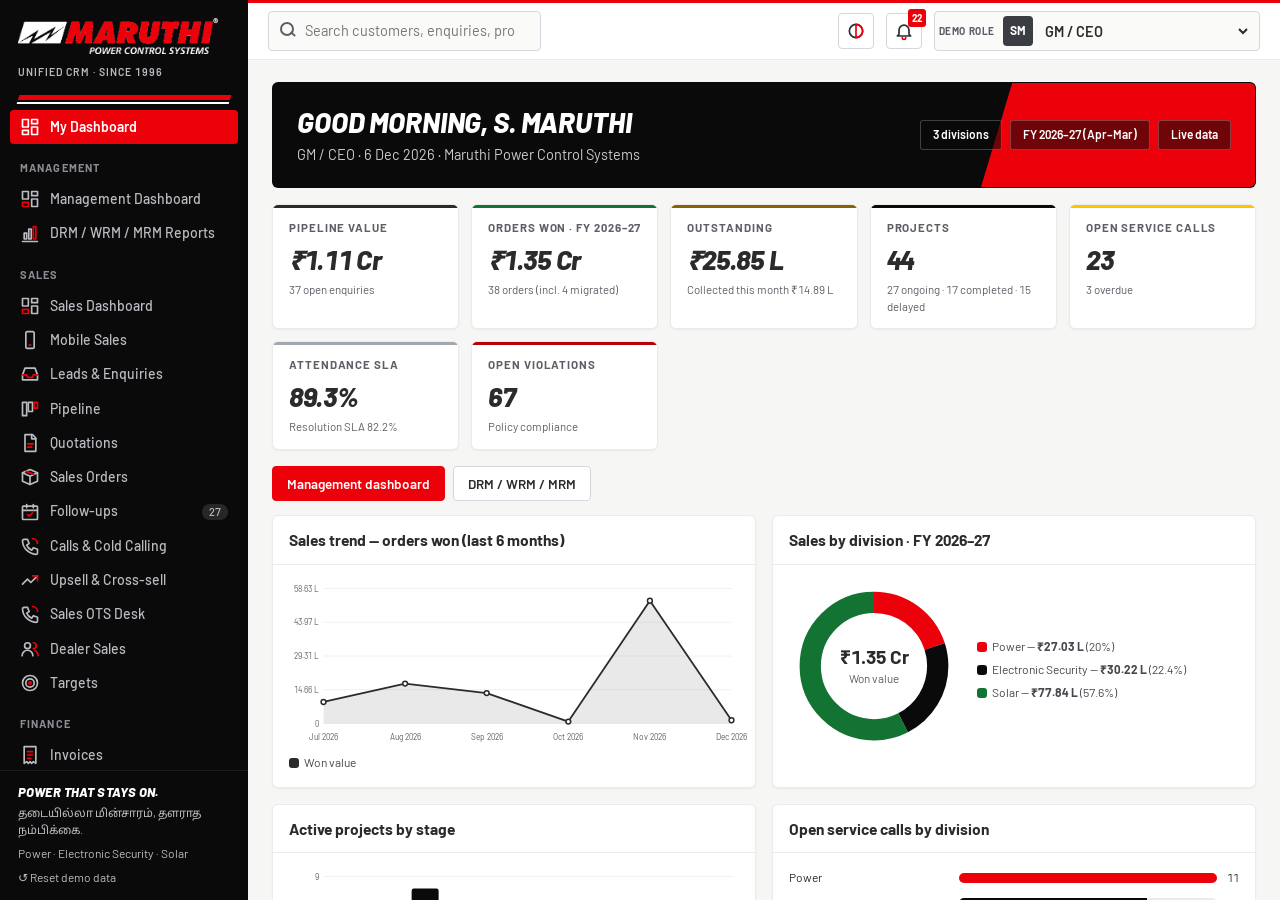
==== commit cf34e242: "Core: fix reset/import, XSS-safe callouts, dates, storage and multi-tab; add Core API v2 - Reset/Imp" ====
--- a/index.html
+++ b/index.html
@@ -7,6 +7,7 @@
   <meta name="description" content="Maruthi Power Control Systems — multi-role CRM for Sales, Electronic Security, Solar and Service divisions.">
   <link rel="icon" type="image/png" href="assets/brand/symbol.png">
   <meta name="theme-color" content="#0A0A0A">
+  <meta name="color-scheme" content="light dark">
   <link rel="stylesheet" href="assets/fonts/fonts.css">
   <link rel="stylesheet" href="assets/css/app.css">
 </head>
--- a/assets/css/app.css
+++ b/assets/css/app.css
@@ -122,7 +122,6 @@
 .topbar { height: 60px; border-top: 3px solid var(--maruthi-red); display: flex; align-items: center; gap: 12px; padding: 0 20px; background: var(--surface); border-bottom: 1px solid var(--border); flex-shrink: 0; }
 .topbar .menu-btn { display: none; }
 .top-logo { display: none; height: 22px; width: auto; } /* compact logo ≥90px wide on small screens */
-:root[data-theme="dark"] .top-logo { filter: none; }
 .search { flex: 1; max-width: 420px; position: relative; }
 .search input { width: 100%; padding: 8px 12px 8px 36px; border: 1px solid var(--border-strong); border-radius: 4px; background: var(--surface-2); }
 .search input:focus { outline: 2px solid var(--maruthi-red); outline-offset: -1px; }
@@ -153,6 +152,7 @@
 .card-body { padding: 16px; }
 .card-body.flush { padding: 0; }
 .grid { display: grid; gap: 16px; }
+.grid > *, .kpis > *, .form > *, .dl > * { min-width: 0; }
 .g2 { grid-template-columns: repeat(2, minmax(0,1fr)); }
 .g3 { grid-template-columns: repeat(3, minmax(0,1fr)); }
 .g4 { grid-template-columns: repeat(4, minmax(0,1fr)); }
@@ -203,7 +203,7 @@
 
 /* Filters / forms */
 .filters { display: flex; gap: 8px; flex-wrap: wrap; align-items: center; padding: 12px 16px; border-bottom: 1px solid var(--border); }
-.filters input, .filters select { padding: 6px 10px; border: 1px solid var(--border); border-radius: 7px; background: var(--surface); font-size: 13px; }
+.filters input, .filters select { padding: 6px 10px; border: 1px solid var(--border-strong); border-radius: 4px; background: var(--surface); font-size: 13px; max-width: 100%; min-width: 0; }
 .form { display: grid; grid-template-columns: repeat(2, minmax(0, 1fr)); gap: 12px 16px; }
 .form .full { grid-column: 1 / -1; }
 .field label { display: block; font-size: 12px; font-weight: 600; color: var(--text-2); margin-bottom: 4px; }
@@ -243,10 +243,10 @@
 .kanban { display: grid; grid-auto-flow: column; grid-auto-columns: minmax(230px, 1fr); gap: 12px; overflow-x: auto; padding-bottom: 8px; }
 .kcol { background: var(--surface-3); border-radius: var(--radius); padding: 10px; min-height: 200px; display: flex; flex-direction: column; gap: 8px; }
 .kcol.drop { outline: 2px dashed var(--brand); }
-.kcol-head { display: flex; justify-content: space-between; align-items: center; font-weight: 650; font-size: 12.5px; padding: 2px 4px 6px; }
+.kcol-head { display: flex; justify-content: space-between; align-items: center; font-weight: 600; font-size: 12.5px; padding: 2px 4px 6px; }
 .kcol-head .sum { font-weight: 500; color: var(--text-3); font-size: 11.5px; }
 .kcard { background: var(--surface); border: 1px solid var(--border); border-radius: 8px; padding: 10px; cursor: grab; box-shadow: var(--shadow); font-size: 12.5px; }
-.kcard:hover { border-color: var(--power-black); }
+.kcard:hover, .kcard:focus-visible { border-color: var(--text); }
 .kcard .t { font-weight: 600; margin-bottom: 4px; }
 
 /* Stepper */
@@ -281,7 +281,7 @@
 .dl { display: grid; grid-template-columns: repeat(2, minmax(0,1fr)); gap: 10px 20px; }
 .dl > div { min-width: 0; }
 .dl dt { font-size: 11.5px; color: var(--text-3); font-weight: 500; }
-.dl dd { margin: 2px 0 0; font-weight: 550; overflow-wrap: anywhere; }
+.dl dd { margin: 2px 0 0; font-weight: 600; overflow-wrap: anywhere; }
 
 /* Charts */
 .chart { width: 100%; }
@@ -328,16 +328,15 @@
   .app.nav-open .sidebar { transform: none; }
   .topbar .menu-btn { display: grid; }
   .top-logo { display: block; height: 16px; } /* compact logo stays ≥90px wide */
-  .theme-btn { display: none !important; }
   .topbar { gap: 8px; }
   .role-switch { min-width: 0; flex-shrink: 1; }
   .role-switch select { max-width: 96px; min-width: 0; }
   .topbar { padding: 0 12px; }
   .search { display: none; }
   .content { padding: 16px 16px 40px; }
-  .g2, .g3, .g4 { grid-template-columns: 1fr; }
+  .g2, .g3, .g4 { grid-template-columns: repeat(1, minmax(0, 1fr)); }
   .span2 { grid-column: auto; }
-  .form, .dl { grid-template-columns: 1fr; }
+  .form, .dl { grid-template-columns: repeat(1, minmax(0, 1fr)); }
   .role-switch select { max-width: 140px; }
   .notif-panel { position: fixed; top: 60px; left: 8px; right: 8px; width: auto; }
 }
@@ -348,3 +347,87 @@
 .brand-strip img { height: 34px; width: auto; }
 @media (max-width: 860px) { .hero::after { width: 22%; right: -40px; } .hero h1 { font-size: 22px; } }
 @media print { .brand-strip { display: flex !important; } }
+
+/* ---------- Core API v2 components & accessibility ---------- */
+.sr-only { position: absolute !important; width: 1px; height: 1px; padding: 0; margin: -1px; overflow: hidden; clip: rect(0 0 0 0); white-space: nowrap; border: 0; }
+.skip-link { position: absolute; left: 8px; top: -60px; z-index: 300; background: var(--maruthi-red); color: #fff; padding: 8px 14px; border-radius: 4px; font-weight: 700; }
+.skip-link:focus { top: 8px; }
+.content:focus { outline: none; }
+:where(a, button, input, select, textarea, [tabindex]):focus-visible { outline: 2px solid var(--maruthi-red); outline-offset: 2px; }
+.tbl tbody tr.clickable:focus-visible { outline-offset: -2px; background: var(--surface-2); }
+.tbl th.sortable:focus-visible { outline-offset: -2px; }
+.kpi.clickable:focus-visible, .notif:focus-visible, .kcard:focus-visible { outline: 2px solid var(--maruthi-red); outline-offset: 1px; }
+.tbl th[scope="row"] { position: static; background: none; text-transform: none; letter-spacing: 0; font-size: 13px; color: var(--text); cursor: default; }
+.tbl tbody th[scope="row"] { font-weight: 700; }
+.tbl th:not(.sortable) { cursor: default; }
+.stepper { list-style: none; margin: 0; }
+.field .err { font-size: 11.5px; color: var(--bad); margin-top: 3px; min-height: 0; }
+.field .err:empty { display: none; }
+.demo-tag { font-size: 10px; font-weight: 700; text-transform: uppercase; letter-spacing: .06em; color: var(--text-3); white-space: nowrap; }
+.reset-link { color: var(--side-text); display: inline-block; margin-top: 6px; }
+
+/* Banners (not saving / changed in another tab) */
+.banners:empty { display: none; }
+.banner { display: flex; align-items: center; gap: 10px; flex-wrap: wrap; padding: 8px 20px; font-size: 13px; background: var(--info-soft); color: var(--text); border-bottom: 1px solid var(--border); }
+.banner.bad { background: var(--bad-soft); border-bottom-color: var(--bad); }
+.banner.bad > span { font-weight: 600; }
+.banner > span { flex: 1 1 260px; }
+
+/* Popup menu (kanban move etc.) */
+.pop-menu { position: fixed; z-index: 250; min-width: 180px; max-width: 260px; max-height: 60vh; overflow-y: auto; background: var(--surface); border: 1px solid var(--border-strong); border-radius: 6px; box-shadow: var(--shadow-lg); padding: 4px; display: flex; flex-direction: column; }
+.pop-item { text-align: left; background: none; border: 0; padding: 8px 10px; border-radius: 4px; cursor: pointer; color: var(--text); }
+.pop-item:hover, .pop-item:focus-visible { background: var(--surface-3); }
+.kcard .kmove { margin-top: 6px; padding: 2px 6px; font-size: 11.5px; }
+
+/* Attachments */
+.att-head { display: flex; align-items: center; gap: 10px; flex-wrap: wrap; margin-bottom: 8px; }
+.att-head .btn { margin-left: auto; }
+.att-list { list-style: none; margin: 0; padding: 0; display: flex; flex-direction: column; gap: 6px; }
+.att-list li { display: flex; align-items: center; gap: 10px; flex-wrap: wrap; padding: 8px 10px; border: 1px solid var(--border); border-radius: var(--radius); background: var(--surface-2); }
+.att-ico { font-size: 18px; }
+.att-meta { flex: 1 1 200px; min-width: 0; overflow-wrap: anywhere; }
+.att-empty { padding: 6px 0; }
+.att-preview { max-width: 100%; max-height: 70vh; display: block; margin: 0 auto; border-radius: 4px; }
+
+/* Photo capture & signature */
+.photo-capture { display: flex; flex-direction: column; gap: 8px; align-items: flex-start; }
+.pc-preview { display: flex; gap: 8px; align-items: flex-end; flex-wrap: wrap; }
+.pc-preview img { max-width: 220px; max-height: 160px; border-radius: 4px; border: 1px solid var(--border); }
+.sig-pad { display: flex; flex-direction: column; gap: 6px; max-width: 600px; }
+.sig-canvas { width: 100%; height: auto; aspect-ratio: 10 / 3; background: #fff; border: 1px dashed var(--border-strong); border-radius: 4px; touch-action: none; cursor: crosshair; }
+.sig-pad input { flex: 1; min-width: 0; padding: 6px 10px; border: 1px solid var(--border-strong); border-radius: 4px; background: var(--surface); }
+fieldset.days { border: 1px solid var(--border); border-radius: var(--radius); padding: 8px 12px; display: flex; gap: 14px; flex-wrap: wrap; margin: 0; }
+fieldset.days legend { font-size: 12px; font-weight: 600; color: var(--text-2); padding: 0 4px; }
+
+/* Dark mode contrast fixes */
+:root[data-theme="dark"] .btn.ok { background: #0E5A28; border-color: #0E5A28; }
+:root[data-theme="dark"] .btn.danger { background: #A30007; border-color: #A30007; }
+:root[data-theme="dark"] .avatar { box-shadow: 0 0 0 1px rgba(255,255,255,.35); }
+@media (prefers-color-scheme: dark) {
+  :root:not([data-theme="light"]) .btn.ok { background: #0E5A28; border-color: #0E5A28; }
+  :root:not([data-theme="light"]) .btn.danger { background: #A30007; border-color: #A30007; }
+  :root:not([data-theme="light"]) .avatar { box-shadow: 0 0 0 1px rgba(255,255,255,.35); }
+}
+
+@media (max-width: 860px) {
+  .demo-tag { display: none; }
+  .banner { padding: 8px 12px; }
+  .tbl-foot { flex-wrap: wrap; gap: 6px; }
+  .kanban { grid-auto-columns: minmax(220px, 85vw); }
+  .modal-foot { flex-wrap: wrap; }
+}
+
+/* Print / PDF export document */
+.print-doc { background: #fff; color: #0A0A0A; padding: 24px; height: auto; }
+.print-head { display: flex; align-items: center; gap: 18px; border-bottom: 3px solid var(--maruthi-red); padding-bottom: 12px; margin-bottom: 16px; }
+.print-head img { height: 40px; width: auto; }
+.print-head h1 { font-size: 22px; }
+.print-foot { margin-top: 24px; padding-top: 8px; border-top: 1px solid #D4D7DB; font-size: 11px; color: #5C6066; }
+.print-doc button, .print-doc .filters, .print-doc .tbl-foot .row, .print-doc .kmove { display: none !important; }
+.print-doc .table-wrap { overflow: visible; }
+.print-doc .tbl th { position: static; }
+@media print {
+  .banners, .toasts, .skip-link, .pop-menu { display: none !important; }
+  .print-doc { padding: 0; }
+  .tbl tr, .card { break-inside: avoid; }
+}
